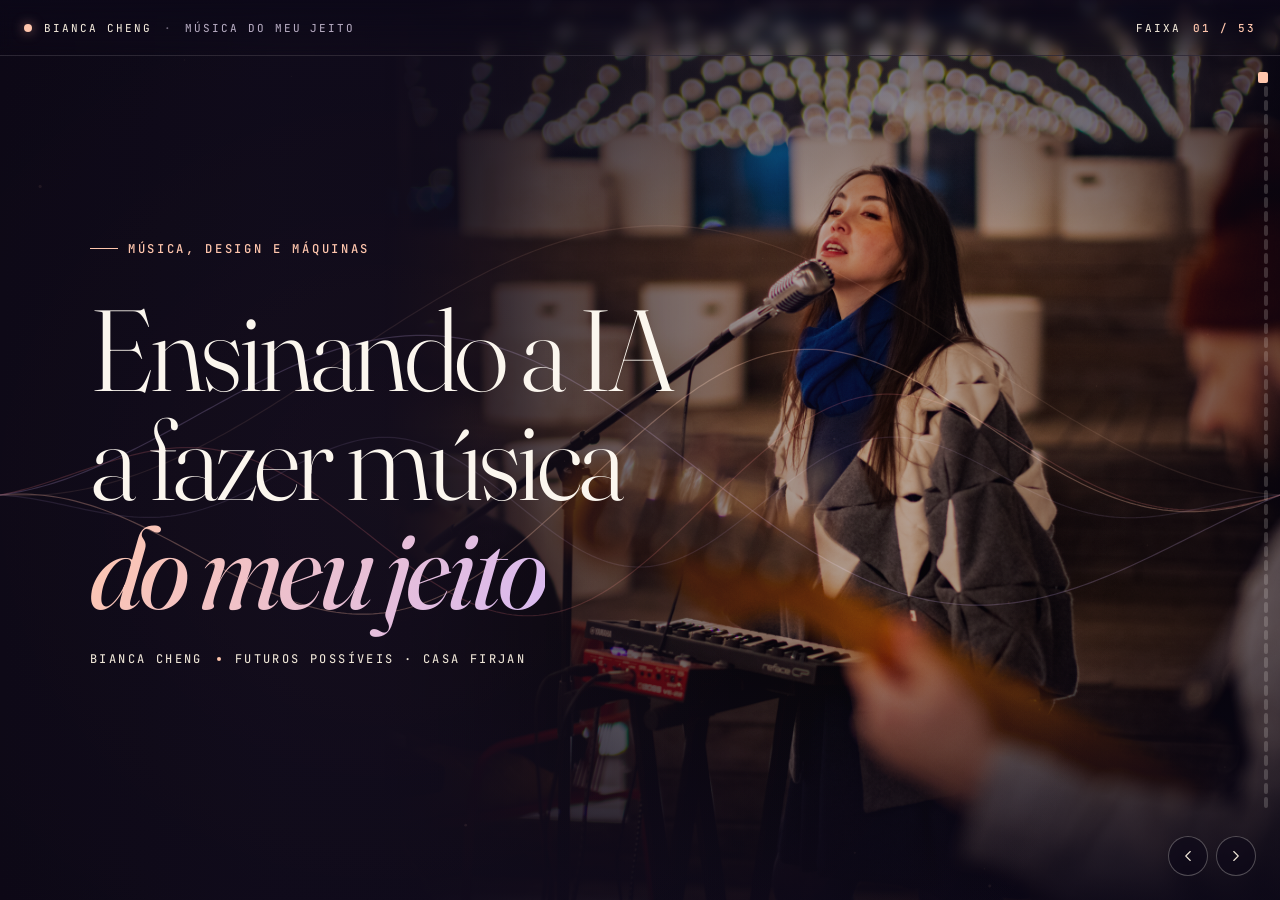
==== index.pt-BR.html @ ce5efb65 "content: Suno card + 'all of these are tools' closing line (en + pt) render.js: stack slides accept " ====
<!doctype html>
<html lang="pt-BR" data-slides="./slides.pt-BR.md">

<head>
    <meta charset="utf-8" />
    <base href="/" />
    <meta name="viewport" content="width=device-width, initial-scale=1" />
    <title>Ensinando a IA a fazer música do meu jeito — Bianca Cheng</title>
    <meta name="description" content="Mesma música, três sistemas — uma palestra de Bianca Cheng sobre música, design e máquinas. Futuros Possíveis · Casa Firjan." />
    <meta property="og:type" content="website" />
    <meta property="og:site_name" content="Bianca Cheng" />
    <meta property="og:title" content="Ensinando a IA a fazer música do meu jeito — Bianca Cheng" />
    <meta property="og:description" content="Mesma música, três sistemas — uma palestra de Bianca Cheng sobre música, design e máquinas. Futuros Possíveis · Casa Firjan." />
    <meta property="og:url" content="https://heartmula-talk.netlify.app/pt" />
    <meta property="og:locale" content="pt_BR" />
    <meta property="og:image" content="https://heartmula-talk.netlify.app/media/share-pt.jpg" />
    <meta property="og:image:secure_url" content="https://heartmula-talk.netlify.app/media/share-pt.jpg" />
    <meta property="og:image:type" content="image/jpeg" />
    <meta property="og:image:width" content="1200" />
    <meta property="og:image:height" content="630" />
    <meta property="og:image:alt" content="Bianca Cheng cantando ao vivo, com o título da palestra Ensinando a IA a fazer música do meu jeito" />
    <meta name="twitter:card" content="summary_large_image" />
    <meta name="twitter:image" content="https://heartmula-talk.netlify.app/media/share-pt.jpg" />

    <!-- Google tag (gtag.js) — Portuguese deck; local previews are not tracked -->
    <script async src="https://www.googletagmanager.com/gtag/js?id=G-F9ZZRVJLKG"></script>
    <script>
        window.dataLayer = window.dataLayer || [];
        function gtag(){dataLayer.push(arguments);}
        if (!/^(localhost|127\.0\.0\.1|\[::1\])$/.test(location.hostname)) {
            gtag('js', new Date());
            gtag('config', 'G-F9ZZRVJLKG', { content_group: 'Portuguese deck', deck_language: 'pt-BR' });
        }
    </script>

    <link rel="preconnect" href="https://fonts.googleapis.com" />
    <link rel="preconnect" href="https://fonts.gstatic.com" crossorigin />
    <link rel="stylesheet"
        href="https://fonts.googleapis.com/css2?family=Cormorant+Garamond:ital,wght@0,300;0,400;0,500;1,300;1,400&family=Fraunces:ital,opsz,wght@0,9..144,300;0,9..144,500;0,9..144,700;1,9..144,300;1,9..144,500;1,9..144,700&family=Inter:wght@400;500;600&family=JetBrains+Mono:wght@400;500&display=swap" />

    <link rel="stylesheet" href="./style.css?v=16" />
</head>

<body class="hm">
    <header class="hm-hud" aria-hidden="true">
        <div class="hm-hud__left">
            <div class="hm-hud__dot"></div>
            <div class="hm-hud__label">BIANCA CHENG</div>
            <div class="hm-hud__sep">·</div>
            <div class="hm-hud__label hm-hud__label--muted">MÚSICA DO MEU JEITO</div>
        </div>
        <div class="hm-hud__right">
            <span class="hm-hud__label">FAIXA</span>
            <span class="hm-hud__value" id="slideCounter">01 / 01</span>
        </div>
    </header>

    <main id="deck" class="hm-deck" tabindex="0">
        <!-- Slides are rendered here by render.js from slides.md -->
    </main>

    <nav class="hm-scrubber" id="scrubber" aria-label="Navegação por faixas"></nav>

    <nav class="hm-nav" aria-label="Navegação">
        <button class="hm-nav__btn" id="prevBtn" aria-label="Faixa anterior">
            <svg viewBox="0 0 24 24" width="18" height="18" aria-hidden="true">
                <path d="M15 6l-6 6 6 6" fill="none" stroke="currentColor" stroke-width="1.5" stroke-linecap="round" stroke-linejoin="round"/>
            </svg>
        </button>
        <button class="hm-nav__btn" id="nextBtn" aria-label="Próxima faixa">
            <svg viewBox="0 0 24 24" width="18" height="18" aria-hidden="true">
                <path d="M9 6l6 6-6 6" fill="none" stroke="currentColor" stroke-width="1.5" stroke-linecap="round" stroke-linejoin="round"/>
            </svg>
        </button>
    </nav>

    <script src="./hero.js?v=16"></script>
    <script src="./render.js?v=16"></script>
    <script src="./deck.js?v=16"></script>
    <script src="./scrub.js?v=16"></script>
</body>

</html>
---- style.css ----
/* =========================================================
   HeartMula — Teaching AI to Make Music Like I Do
   A talk by Bianca Cheng
   ========================================================= */

:root {
    /* palette: dusk + warm flesh tones */
    --bg-0: #0a0614;
    --bg-1: #120a1f;
    --bg-2: #1d1330;
    --ink: #fbf6ee;
    --ink-soft: #ede4d6;
    --ink-mute: #b3a8be;
    --accent: #ffc6ad;       /* peach (slightly brighter) */
    --accent-2: #d8baf2;     /* lavender (slightly brighter) */
    --accent-3: #ff7b7b;     /* coral */
    --line: rgba(251, 246, 238, 0.13);
    --line-strong: rgba(251, 246, 238, 0.28);

    --serif: "Fraunces", "Iowan Old Style", "Georgia", serif;
    --serif-ao: "Cormorant Garamond", "Iowan Old Style", "Georgia", serif;
    --sans: "Inter", system-ui, -apple-system, "Segoe UI", sans-serif;
    --mono: "JetBrains Mono", "SF Mono", ui-monospace, monospace;

    /* AO band palette — applies on .section--ao slides */
    --ao-blue: #1a4dff;
    --ao-blue-bright: #3d6aff;
    --ao-blue-dim: #7a9ec8;
    --ao-bg: #060c18;

    --pad: clamp(28px, 6vw, 96px);
    --max: 1100px;
}

* {
    box-sizing: border-box;
}

html, body {
    margin: 0;
    padding: 0;
    height: 100%;
    background: var(--bg-0);
    color: var(--ink);
    font-family: var(--sans);
    font-weight: 450;
    -webkit-font-smoothing: antialiased;
    -moz-osx-font-smoothing: grayscale;
    overflow: hidden;
}

body {
    background:
        radial-gradient(ellipse 80% 60% at 20% 10%, rgba(255, 184, 156, 0.06), transparent 60%),
        radial-gradient(ellipse 70% 50% at 90% 90%, rgba(200, 168, 233, 0.06), transparent 60%),
        linear-gradient(180deg, var(--bg-0) 0%, var(--bg-1) 100%);
}

/* ---- HUD HEADER ---------------------------------------- */

.hm-hud {
    position: fixed;
    top: 0;
    left: 0;
    right: 0;
    height: 56px;
    padding: 0 24px;
    display: flex;
    align-items: center;
    justify-content: space-between;
    z-index: 100;
    pointer-events: none;
    font-family: var(--mono);
    font-size: 11px;
    letter-spacing: 0.18em;
    text-transform: uppercase;
    color: var(--ink-soft);
    border-bottom: 1px solid var(--line);
    background: linear-gradient(180deg, rgba(12, 8, 24, 0.85) 0%, rgba(12, 8, 24, 0) 100%);
    backdrop-filter: blur(6px);
    -webkit-backdrop-filter: blur(6px);
}

.hm-hud__left,
.hm-hud__right {
    display: flex;
    align-items: center;
    gap: 12px;
}

.hm-hud__dot {
    width: 8px;
    height: 8px;
    border-radius: 50%;
    background: var(--accent);
    box-shadow: 0 0 12px rgba(255, 184, 156, 0.6);
    animation: pulse 2.4s ease-in-out infinite;
}

@keyframes pulse {
    0%, 100% { opacity: 1; transform: scale(1); }
    50% { opacity: 0.5; transform: scale(0.85); }
}

.hm-hud__label--muted {
    color: var(--ink-mute);
}

.hm-hud__sep {
    color: var(--ink-mute);
    opacity: 0.6;
}

.hm-hud__value {
    color: var(--accent);
    font-weight: 500;
}

/* ---- DECK ---------------------------------------------- */

.hm-deck {
    height: 100vh;
    overflow-y: scroll;
    scroll-snap-type: y mandatory;
    scroll-behavior: smooth;
    outline: none;
    scrollbar-width: none;
}

.hm-deck::-webkit-scrollbar {
    display: none;
}

.hm-deck > section {
    height: 100vh;
    width: 100%;
    scroll-snap-align: start;
    scroll-snap-stop: always;
    display: flex;
    align-items: center;
    justify-content: center;
    padding: var(--pad);
    position: relative;
}

/* ---- SLIDE INNER --------------------------------------- */

.slide {
    width: 100%;
    max-width: var(--max);
    margin: 0 auto;
}

.slide.center {
    text-align: center;
}

.slide.stack > * + * {
    margin-top: 18px;
}

/* ---- TYPOGRAPHY ---------------------------------------- */

h1, h2, h3 {
    font-family: var(--serif);
    font-weight: 500;
    line-height: 1.05;
    letter-spacing: -0.02em;
    margin: 0 0 0.6em;
    color: var(--ink);
    text-wrap: balance;
}

h1 {
    font-size: clamp(48px, 7vw, 96px);
    font-weight: 400;
}

h2 {
    font-size: clamp(36px, 5vw, 64px);
    font-weight: 400;
}

h2.display {
    font-size: clamp(56px, 8vw, 112px);
    font-weight: 300;
    line-height: 1;
}

h2.display-sm {
    font-size: clamp(42px, 6vw, 80px);
    font-weight: 300;
    color: var(--accent);
}

h3 {
    font-size: clamp(20px, 2.2vw, 26px);
    font-weight: 500;
    color: var(--ink);
    margin-bottom: 8px;
    font-style: italic;
}

em {
    font-style: italic;
    color: var(--accent);
}

p {
    font-size: clamp(19px, 1.7vw, 24px);
    line-height: 1.6;
    color: var(--ink-soft);
    margin: 0 0 20px;
    max-width: 64ch;
    text-wrap: pretty;
}

.slide.center p {
    margin-left: auto;
    margin-right: auto;
}

.lede {
    font-size: clamp(22px, 2.1vw, 30px);
    color: var(--ink);
    font-weight: 500;
    line-height: 1.45;
}

.muted {
    color: var(--ink-mute);
    font-size: clamp(17px, 1.5vw, 21px);
}

.callout {
    margin-top: 32px;
    padding: 22px 26px;
    border-left: 2px solid var(--accent);
    background: rgba(255, 198, 173, 0.06);
    color: var(--ink);
    font-size: clamp(20px, 1.85vw, 26px);
    font-family: var(--serif);
    font-style: italic;
    font-weight: 400;
    line-height: 1.45;
}

.eyebrow {
    font-family: var(--mono);
    font-size: clamp(12px, 0.95vw, 14px);
    font-weight: 500;
    letter-spacing: 0.22em;
    text-transform: uppercase;
    color: var(--accent);
    margin-bottom: 20px;
    display: inline-flex;
    align-items: center;
    gap: 10px;
}

.eyebrow::before {
    content: "";
    width: 28px;
    height: 1px;
    background: var(--accent);
    display: inline-block;
}

.slide.center .eyebrow {
    margin-left: auto;
    margin-right: auto;
}

.bullet {
    color: var(--ink-mute);
    margin: 0 6px;
    opacity: 0.6;
}

.bigquote {
    font-family: var(--serif);
    font-weight: 300;
    font-size: clamp(40px, 6.5vw, 88px);
    line-height: 1.08;
    letter-spacing: -0.02em;
    color: var(--ink);
    max-width: none;
    margin: 0 auto 24px;
    text-wrap: balance;
}

.bigquote.serif {
    font-style: italic;
    color: var(--ink-soft);
}

/* ---- LISTS --------------------------------------------- */

ul.clean,
ol.clean {
    list-style: none;
    padding: 0;
    margin: 24px 0;
}

ul.clean li,
ol.clean li {
    position: relative;
    padding-left: 28px;
    margin-bottom: 16px;
    font-size: clamp(19px, 1.7vw, 24px);
    line-height: 1.55;
    color: var(--ink-soft);
    max-width: 64ch;
    text-wrap: pretty;
}

ul.clean li::before {
    content: "";
    position: absolute;
    left: 0;
    top: 0.7em;
    width: 14px;
    height: 1px;
    background: var(--accent);
}

ul.roomy li {
    margin-bottom: 22px;
}

ul.roomy strong {
    color: var(--ink);
    font-weight: 500;
    font-family: var(--serif);
    font-style: italic;
    font-weight: 500;
    margin-right: 4px;
}

/* ---- THREE-UP ------------------------------------------ */

.three-up {
    display: grid;
    grid-template-columns: repeat(3, 1fr);
    gap: 24px;
    margin-top: 36px;
}

@media (max-width: 800px) {
    .three-up {
        grid-template-columns: 1fr;
    }
}

.card {
    padding: 28px 24px;
    border: 1px solid var(--line);
    border-radius: 4px;
    background: rgba(246, 239, 230, 0.02);
    transition: border-color 0.3s ease, transform 0.3s ease;
}

.card:hover {
    border-color: var(--line-strong);
    transform: translateY(-2px);
}

.card__num {
    font-family: var(--mono);
    font-size: 11px;
    letter-spacing: 0.2em;
    color: var(--accent);
    margin-bottom: 16px;
}

.card h3 {
    font-style: normal;
    font-size: clamp(22px, 2vw, 28px);
    margin-bottom: 10px;
    color: var(--ink);
}

.card p {
    font-size: clamp(16px, 1.4vw, 19px);
    line-height: 1.55;
    color: var(--ink-soft);
    margin: 0;
}

/* ---- MODEL STACK GRID ---------------------------------- */

.model-grid {
    display: flex;
    flex-direction: column;
    gap: clamp(20px, 2.5vw, 32px);
    margin-top: 32px;
}

.model-group__label {
    font-family: var(--mono);
    font-size: clamp(11px, 1vw, 13px);
    font-weight: 500;
    letter-spacing: 0.22em;
    text-transform: uppercase;
    color: var(--ink-mute);
    margin: 0 0 12px;
    padding-bottom: 10px;
    border-bottom: 1px solid var(--line);
}

.model-row {
    display: grid;
    grid-template-columns: repeat(3, 1fr);
    gap: clamp(12px, 1.5vw, 20px);
}

@media (max-width: 900px) {
    .model-row {
        grid-template-columns: repeat(2, 1fr);
    }
}

@media (max-width: 600px) {
    .model-row {
        grid-template-columns: 1fr;
    }
}

.model-card {
    padding: 18px 18px 16px;
    border: 1px solid var(--line);
    border-radius: 4px;
    background: rgba(246, 239, 230, 0.02);
    display: flex;
    flex-direction: column;
    gap: 6px;
    transition: border-color 0.25s ease, transform 0.25s ease;
}

.model-card:hover {
    border-color: var(--line-strong);
    transform: translateY(-1px);
}

.model-card--featured {
    border-color: rgba(255, 198, 173, 0.5);
    background: rgba(255, 198, 173, 0.05);
}

.model-card--featured:hover {
    border-color: var(--accent);
}

.model-card__num {
    font-family: var(--mono);
    font-size: 10px;
    font-weight: 500;
    letter-spacing: 0.22em;
    color: var(--ink-mute);
    margin-bottom: 4px;
}

.model-card--featured .model-card__num {
    color: var(--accent);
}

.model-card__name {
    font-family: var(--mono);
    font-style: normal;
    font-weight: 500;
    font-size: clamp(15px, 1.3vw, 18px);
    color: var(--ink);
    margin: 0;
    letter-spacing: 0;
}

.model-card__role {
    font-family: var(--serif);
    font-style: italic;
    font-weight: 400;
    font-size: clamp(15px, 1.25vw, 18px);
    color: var(--ink-soft);
    margin: 0;
    line-height: 1.35;
}

.model-card__detail {
    font-size: clamp(13px, 1.05vw, 15px);
    color: var(--ink-mute);
    margin: 0;
    line-height: 1.45;
}

.model-card__status {
    margin-top: 10px;
    padding: 4px 10px;
    border: 1px solid var(--line-strong);
    border-radius: 3px;
    font-family: var(--mono);
    font-size: 10px;
    font-weight: 500;
    letter-spacing: 0.16em;
    text-transform: uppercase;
    color: var(--ink-mute);
    align-self: flex-start;
}

.model-card__status--featured {
    color: var(--accent);
    border-color: rgba(255, 198, 173, 0.5);
    background: rgba(255, 198, 173, 0.08);
}

/* ---- STATS --------------------------------------------- */

.stats {
    display: grid;
    grid-template-columns: repeat(4, 1fr);
    gap: 24px;
    margin: 36px 0;
}

@media (max-width: 800px) {
    .stats {
        grid-template-columns: repeat(2, 1fr);
    }
}

.stat {
    padding: 20px 0;
    border-top: 1px solid var(--line);
}

.stat__num {
    font-family: var(--serif);
    font-size: clamp(48px, 6vw, 76px);
    font-weight: 300;
    line-height: 1;
    color: var(--accent);
    letter-spacing: -0.04em;
}

.stat__label {
    font-family: var(--mono);
    font-size: 11px;
    letter-spacing: 0.2em;
    text-transform: uppercase;
    color: var(--ink-mute);
    margin-top: 8px;
}

/* ---- STEPS --------------------------------------------- */

ol.steps {
    list-style: none;
    counter-reset: step;
    padding: 0;
    margin: 32px 0 0;
}

ol.steps li {
    counter-increment: step;
    padding: 20px 0;
    border-top: 1px solid var(--line);
    font-size: clamp(18px, 1.6vw, 22px);
    color: var(--ink-soft);
    line-height: 1.55;
    display: flex;
    align-items: baseline;
    gap: 18px;
    flex-wrap: wrap;
}

ol.steps li:last-child {
    border-bottom: 1px solid var(--line);
}

.steps__tag {
    font-family: var(--mono);
    font-size: 11px;
    letter-spacing: 0.18em;
    color: var(--accent);
    min-width: 110px;
    flex-shrink: 0;
    padding-top: 4px;
}

/* ---- CONTACT ------------------------------------------- */

.contact {
    margin-top: 32px;
    color: var(--ink-soft);
    font-family: var(--mono);
    font-size: clamp(14px, 1.2vw, 17px);
    letter-spacing: 0.1em;
    text-transform: uppercase;
}

/* QR cards on the Thank You slide ------------------------- */

.qr-row {
    display: flex;
    gap: clamp(16px, 2vw, 28px);
    justify-content: center;
    margin: 36px auto 0;
    flex-wrap: wrap;
}

.qr-card {
    background: var(--ink);
    padding: 18px 18px 16px;
    border-radius: 6px;
    display: flex;
    flex-direction: column;
    align-items: center;
    gap: 10px;
    min-width: 168px;
    box-shadow: 0 12px 32px rgba(0, 0, 0, 0.35);
    transition: transform 0.25s ease, box-shadow 0.25s ease;
}

.qr-card:hover {
    transform: translateY(-2px);
    box-shadow: 0 16px 40px rgba(0, 0, 0, 0.45);
}

.qr-card__img {
    width: clamp(124px, 12vw, 160px);
    height: clamp(124px, 12vw, 160px);
    display: block;
}

.qr-card__label {
    font-family: var(--mono);
    font-size: 10px;
    font-weight: 500;
    letter-spacing: 0.24em;
    text-transform: uppercase;
    color: rgba(10, 6, 20, 0.5);
    margin: 0;
}

.qr-card__handle {
    font-family: var(--mono);
    font-size: clamp(12px, 1vw, 14px);
    font-weight: 500;
    letter-spacing: 0.04em;
    color: #1a1424;
    margin: 0;
}

.contact .bullet {
    color: var(--accent);
}

/* ---- OPEN SOURCE SLIDE --------------------------------- */

.oss-section {
    background:
        radial-gradient(ellipse 60% 50% at 50% 50%, rgba(255, 184, 156, 0.10), transparent 70%),
        linear-gradient(180deg, var(--bg-1) 0%, var(--bg-0) 100%);
}

.oss .eyebrow {
    margin-bottom: 28px;
}

.oss__pretitle {
    font-family: var(--serif);
    font-style: italic;
    font-weight: 400;
    font-size: clamp(22px, 2.3vw, 32px);
    color: var(--ink);
    margin: 0 auto 40px;
    max-width: none;
}

.oss__url {
    width: 100%;
    padding: clamp(20px, 3vw, 36px) clamp(16px, 2.5vw, 32px);
    border-top: 1px solid var(--line-strong);
    border-bottom: 1px solid var(--line-strong);
    margin: 8px 0 36px;
    background: linear-gradient(180deg, rgba(255, 184, 156, 0.03), rgba(200, 168, 233, 0.03));
    display: flex;
    align-items: center;
    justify-content: center;
}

.oss__url-svg {
    display: block;
    width: 100%;
    height: auto;
    max-width: 100%;
}

.oss__caption {
    font-family: var(--mono);
    font-size: clamp(13px, 1.1vw, 16px);
    font-weight: 500;
    letter-spacing: 0.2em;
    text-transform: uppercase;
    color: var(--ink-soft);
    margin: 0 auto;
}

/* ---- MEDIA SLIDES (audio + video) ---------------------- */

.media-section {
    background:
        radial-gradient(ellipse 70% 60% at 50% 100%, rgba(200, 168, 233, 0.06), transparent 70%),
        linear-gradient(180deg, var(--bg-0) 0%, var(--bg-1) 100%);
}

.media-slide {
    display: flex;
    flex-direction: column;
    align-items: stretch;
    gap: clamp(20px, 3vw, 36px);
    width: 100%;
    max-width: var(--max);
    margin: 0 auto;
}

.media-slide__head {
    text-align: left;
}

.media-slide__title {
    font-family: var(--serif);
    font-weight: 300;
    font-size: clamp(36px, 5.2vw, 64px);
    line-height: 1.05;
    letter-spacing: -0.02em;
    color: var(--ink);
    margin: 0 0 14px;
}

.media-slide__sub {
    font-family: var(--serif);
    font-style: italic;
    font-weight: 400;
    font-size: clamp(19px, 1.8vw, 26px);
    line-height: 1.5;
    color: var(--ink-soft);
    max-width: 56ch;
    margin: 0;
}

.media-slide__sub em {
    color: var(--accent);
    font-style: italic;
}

/* ----- shared player frame ------------------------------- */

.player {
    margin: 0;
    padding: 0;
    border: 1px solid var(--line-strong);
    border-radius: 6px;
    background:
        linear-gradient(180deg, rgba(255, 184, 156, 0.04), rgba(200, 168, 233, 0.03)),
        rgba(12, 8, 24, 0.5);
    overflow: hidden;
    transition: border-color 0.25s ease, transform 0.25s ease;
}

.player:hover {
    border-color: rgba(255, 184, 156, 0.4);
}

.player__caption {
    display: flex;
    align-items: center;
    gap: 14px;
    padding: 16px 22px;
    font-family: var(--mono);
    font-size: clamp(12px, 1vw, 14px);
    font-weight: 500;
    letter-spacing: 0.16em;
    text-transform: uppercase;
    color: var(--ink-soft);
    border-top: 1px solid var(--line);
    background: rgba(10, 6, 20, 0.4);
}

.player__tag {
    color: var(--accent);
    font-weight: 500;
    padding: 3px 10px;
    border: 1px solid rgba(255, 184, 156, 0.3);
    border-radius: 3px;
    background: rgba(255, 184, 156, 0.06);
}

/* ----- video player -------------------------------------- */

.player--video .player__video {
    display: block;
    width: 100%;
    max-height: 56vh;
    background: #000;
    object-fit: contain;
    outline: none;
}

/* ----- side-by-side vertical video pair ----------------- */

.video-pair {
    display: grid;
    grid-template-columns: 1fr 1fr;
    gap: clamp(16px, 2vw, 28px);
    width: 100%;
    flex: 1 1 auto;
    min-width: 0;
    align-items: stretch;
}

.video-pair .player {
    display: flex;
    flex-direction: column;
    min-height: 0;
    min-width: 0;
}

.player__video--portrait {
    flex: 1 1 auto;
    width: 100%;
    min-height: 0;
    max-height: 78vh;
    object-fit: contain;
    background: #000;
}

/* In split layout, the video pair stretches to the right column's full height */
.media-slide--split .video-pair {
    align-self: stretch;
}

@media (max-width: 700px) {
    .video-pair {
        grid-template-columns: 1fr;
        max-width: 360px;
        margin: 0 auto;
    }
    .player__video--portrait {
        max-height: 50vh;
    }
}

/* ----- split layout: text-left, large video-right -------- */

.media-slide--split {
    flex-direction: row;
    align-items: center;
    gap: clamp(28px, 4vw, 64px);
    max-width: 1500px;
}

.media-slide--split .media-slide__head {
    flex: 0 0 30%;
    max-width: 30%;
}

.media-slide--split .player {
    flex: 1 1 auto;
    min-width: 0; /* allow flex item to shrink below intrinsic size */
}

.player--video-large .player__video {
    max-height: 78vh;
}

@media (max-width: 900px) {
    .media-slide--split {
        flex-direction: column;
        align-items: stretch;
        max-width: var(--max);
    }
    .media-slide--split .media-slide__head {
        flex: initial;
        max-width: 100%;
    }
    .player--video-large .player__video {
        max-height: 56vh;
    }
}

/* ----- audio slide w/ sheet music background ------------- */

.media-section--audio {
    position: relative;
    overflow: hidden;
}

.audio-bg {
    position: absolute;
    top: 0;
    right: 0;
    bottom: 0;
    width: 62%;
    height: 100%;
    object-fit: cover;
    object-position: 50% 32%;
    z-index: 0;
    filter: saturate(0.7) brightness(0.55) contrast(1.08);
    -webkit-mask-image: linear-gradient(to right, transparent 0%, rgba(0,0,0,0.5) 18%, #000 45%, #000 100%);
    mask-image: linear-gradient(to right, transparent 0%, rgba(0,0,0,0.5) 18%, #000 45%, #000 100%);
}

.audio-veil {
    position: absolute;
    inset: 0;
    z-index: 1;
    pointer-events: none;
    background:
        linear-gradient(90deg, var(--bg-0) 0%, rgba(10, 6, 20, 0.78) 26%, rgba(10, 6, 20, 0.40) 55%, rgba(10, 6, 20, 0.55) 100%),
        linear-gradient(180deg, rgba(10, 6, 20, 0.45) 0%, transparent 30%, transparent 70%, rgba(10, 6, 20, 0.75) 100%);
}

.media-section--audio > .slide {
    position: relative;
    z-index: 2;
}

/* keep the audio player frame opaque enough to float above the chart */
.media-section--audio .player {
    background:
        linear-gradient(180deg, rgba(255, 198, 173, 0.06), rgba(216, 186, 242, 0.04)),
        rgba(10, 6, 20, 0.82);
    backdrop-filter: blur(4px);
    -webkit-backdrop-filter: blur(4px);
}

.media-slide__sub--tight {
    margin-top: -4px;
}

/* ---- transcript block (Whisper hallucination, etc.) --- */

.transcript-block {
    margin: clamp(20px, 2.4vw, 32px) 0 0;
    padding: 18px 22px;
    font-family: var(--mono);
    font-size: clamp(15px, 1.4vw, 19px);
    line-height: 1.55;
    color: var(--ink);
    background:
        linear-gradient(180deg, rgba(255, 198, 173, 0.05), rgba(216, 186, 242, 0.03)),
        rgba(10, 6, 20, 0.55);
    border-left: 2px solid var(--accent);
    border-radius: 0 4px 4px 0;
    white-space: pre-wrap;
    max-width: 64ch;
    overflow-x: auto;
}

/* ---- lesson audio (woven into Lessons 01–03) ---------- */

.lesson-audio {
    margin: clamp(20px, 2.4vw, 32px) 0 0;
    padding: 14px 18px 16px;
    border: 1px solid var(--line-strong);
    border-radius: 5px;
    background:
        linear-gradient(180deg, rgba(255, 198, 173, 0.04), rgba(216, 186, 242, 0.02)),
        rgba(10, 6, 20, 0.4);
    max-width: 540px;
    transition: border-color 0.25s ease;
}

.lesson-audio:hover {
    border-color: rgba(255, 198, 173, 0.4);
}

.lesson-audio audio {
    display: block;
    width: 100%;
    height: 36px;
    color-scheme: dark;
    filter: hue-rotate(-10deg) saturate(0.85);
}

.lesson-audio__caption {
    margin: 12px 0 0;
    display: flex;
    gap: 12px;
    align-items: center;
    flex-wrap: wrap;
    font-family: var(--mono);
    font-size: clamp(11px, 0.95vw, 13px);
    font-weight: 500;
    letter-spacing: 0.16em;
    text-transform: uppercase;
    color: var(--ink-soft);
}

.lesson-audio__tag {
    color: var(--accent);
    padding: 3px 9px;
    border: 1px solid rgba(255, 198, 173, 0.4);
    border-radius: 3px;
    background: rgba(255, 198, 173, 0.08);
}

.lesson-audio-pair {
    display: grid;
    grid-template-columns: 1fr 1fr;
    gap: clamp(12px, 1.4vw, 18px);
    margin-top: clamp(20px, 2.4vw, 32px);
    max-width: 720px;
}

.lesson-audio-pair .lesson-audio {
    margin: 0;
    max-width: none;
}

@media (max-width: 700px) {
    .lesson-audio-pair {
        grid-template-columns: 1fr;
    }
}

/* ----- comparison grid (gen 01 vs gen 02) --------------- */

.compare-grid {
    display: grid;
    grid-template-columns: 1fr 1fr;
    gap: clamp(16px, 2vw, 28px);
}

@media (max-width: 800px) {
    .compare-grid {
        grid-template-columns: 1fr;
    }
}

.player--compact .player__waves {
    height: clamp(60px, 7vw, 90px);
    padding: 14px 16px 6px;
}

.player--compact .player__audio {
    width: calc(100% - 32px);
    margin: 0 16px 14px;
    height: 36px;
}

.player--compact .player__caption {
    padding: 12px 16px;
    font-size: clamp(11px, 0.9vw, 13px);
    letter-spacing: 0.14em;
}

.compare-note {
    margin: 6px 0 0;
    font-family: var(--serif);
    font-style: italic;
    font-weight: 400;
    font-size: clamp(16px, 1.4vw, 20px);
    line-height: 1.55;
    color: var(--ink-soft);
    max-width: 70ch;
}

.compare-note em {
    color: var(--ink-mute);
    font-size: 0.92em;
}

/* ----- raw / day-zero audio slide ------------------------ */

.media-section--raw {
    position: relative;
    overflow: hidden;
    background:
        radial-gradient(ellipse 70% 55% at 50% 35%, rgba(216, 186, 242, 0.10), transparent 70%),
        linear-gradient(180deg, var(--bg-1) 0%, var(--bg-0) 100%);
}

.raw-bg {
    position: absolute;
    inset: 0;
    z-index: 0;
    pointer-events: none;
    background-image:
        radial-gradient(circle, rgba(216, 186, 242, 0.18) 1px, transparent 1.6px);
    background-size: 26px 26px;
    -webkit-mask-image: radial-gradient(ellipse 75% 60% at 50% 45%, #000 25%, transparent 75%);
    mask-image: radial-gradient(ellipse 75% 60% at 50% 45%, #000 25%, transparent 75%);
}

.media-section--raw > .slide {
    position: relative;
    z-index: 2;
}

.eyebrow--cool {
    color: var(--accent-2);
}

.eyebrow--cool::before {
    background: var(--accent-2);
}

.player__tag--cool {
    color: var(--accent-2);
    border-color: rgba(216, 186, 242, 0.35);
    background: rgba(216, 186, 242, 0.08);
}

.media-section--raw .player {
    background:
        linear-gradient(180deg, rgba(216, 186, 242, 0.05), rgba(168, 158, 181, 0.03)),
        rgba(10, 6, 20, 0.78);
    border-color: rgba(216, 186, 242, 0.22);
}

.media-section--raw .player:hover {
    border-color: rgba(216, 186, 242, 0.45);
}

.media-section--raw .media-slide__sub em {
    color: var(--accent-2);
}

@media (max-width: 700px) {
    .audio-bg {
        width: 100%;
        object-position: 50% 18%;
        -webkit-mask-image: linear-gradient(to bottom, transparent 0%, rgba(0,0,0,0.4) 22%, #000 55%);
        mask-image: linear-gradient(to bottom, transparent 0%, rgba(0,0,0,0.4) 22%, #000 55%);
    }
    .audio-veil {
        background:
            linear-gradient(180deg, rgba(10, 6, 20, 0.55) 0%, rgba(10, 6, 20, 0.20) 35%, rgba(10, 6, 20, 0.85) 75%, var(--bg-0) 100%);
    }
}

/* ----- audio player -------------------------------------- */

.player--audio {
    padding: 0;
}

.player__waves {
    height: clamp(80px, 10vw, 120px);
    padding: 18px 20px 8px;
    display: flex;
    align-items: center;
}

.player__waves svg {
    width: 100%;
    height: 100%;
    display: block;
    opacity: 0.85;
}

.player__audio {
    display: block;
    width: calc(100% - 40px);
    margin: 0 20px 18px;
    height: 40px;
    /* tone the default browser controls toward our palette where possible */
    color-scheme: dark;
    filter: hue-rotate(-10deg) saturate(0.85);
}

.player__audio::-webkit-media-controls-panel {
    background: rgba(12, 8, 24, 0.4);
}

/* ---- CORPUS SLIDE w/ Voice Memos backdrop ------------- */

.corpus-section {
    position: relative;
    overflow: hidden;
    background: linear-gradient(180deg, var(--bg-0) 0%, var(--bg-1) 100%);
}

.corpus-bg {
    position: absolute;
    inset: 0;
    width: 100%;
    height: 100%;
    object-fit: cover;
    object-position: 50% 30%;
    z-index: 0;
    filter: saturate(0.25) brightness(0.32) contrast(1.05) hue-rotate(-10deg);
    mix-blend-mode: screen;
    opacity: 0.42;
}

.corpus-veil {
    position: absolute;
    inset: 0;
    z-index: 1;
    pointer-events: none;
    background:
        linear-gradient(180deg, rgba(10, 6, 20, 0.55) 0%, rgba(10, 6, 20, 0.35) 35%, rgba(10, 6, 20, 0.55) 65%, rgba(10, 6, 20, 0.85) 100%),
        radial-gradient(ellipse 70% 60% at 50% 50%, rgba(255, 198, 173, 0.05), transparent 70%);
}

.corpus-section > .slide {
    position: relative;
    z-index: 2;
}

/* ---- AO BAND-THEMED SLIDES ----------------------------- */

.section--ao {
    background:
        radial-gradient(ellipse 80% 60% at 50% 50%, rgba(26, 77, 255, 0.10), transparent 65%),
        linear-gradient(180deg, var(--bg-0) 0%, var(--ao-bg) 100%);
    position: relative;
    overflow: hidden;
}

/* faint kanji 青 watermark — anchors AO sections without a photo (the closing slide) */
.section--ao:not(.section--ao--photo)::before {
    content: "青";
    position: absolute;
    right: 5vw;
    top: 50%;
    transform: translateY(-50%);
    font-family: var(--serif-ao);
    font-size: clamp(280px, 38vw, 540px);
    font-weight: 300;
    color: rgba(61, 106, 255, 0.06);
    line-height: 0.8;
    pointer-events: none;
    z-index: 0;
    user-select: none;
}

/* AO band photo background (slides with .section--ao--photo) */
.section--ao--photo .ao-photo {
    position: absolute;
    top: 0;
    right: 0;
    bottom: 0;
    width: 65%;
    height: 100%;
    object-fit: cover;
    object-position: 50% 35%;
    z-index: 0;
    filter: saturate(0.85) brightness(0.78) contrast(1.05) hue-rotate(-8deg);
    -webkit-mask-image: linear-gradient(to right, transparent 0%, rgba(0,0,0,0.55) 18%, #000 45%, #000 100%);
    mask-image: linear-gradient(to right, transparent 0%, rgba(0,0,0,0.55) 18%, #000 45%, #000 100%);
}

.section--ao--photo .ao-veil {
    position: absolute;
    inset: 0;
    z-index: 1;
    pointer-events: none;
    background:
        linear-gradient(90deg, var(--bg-0) 0%, rgba(6, 12, 24, 0.75) 25%, rgba(6, 12, 24, 0.20) 55%, rgba(6, 12, 24, 0.25) 100%),
        linear-gradient(180deg, rgba(6, 12, 24, 0.40) 0%, transparent 30%, transparent 72%, rgba(6, 12, 24, 0.75) 100%),
        radial-gradient(ellipse 60% 50% at 75% 50%, rgba(26, 77, 255, 0.10), transparent 70%);
}

/* small kanji glyph in the corner of photo-backed AO slides — quieter signature */
.section--ao--photo .slide::after {
    content: "青";
    position: absolute;
    bottom: -8px;
    left: 0;
    font-family: var(--serif-ao);
    font-size: clamp(56px, 5vw, 88px);
    font-weight: 300;
    color: rgba(61, 106, 255, 0.18);
    line-height: 1;
    pointer-events: none;
    user-select: none;
}

.section--ao > .slide {
    position: relative;
    z-index: 2;
}

@media (max-width: 700px) {
    .section--ao--photo .ao-photo {
        width: 100%;
        object-position: 50% 25%;
        -webkit-mask-image: linear-gradient(to bottom, transparent 0%, rgba(0,0,0,0.4) 22%, #000 55%);
        mask-image: linear-gradient(to bottom, transparent 0%, rgba(0,0,0,0.4) 22%, #000 55%);
    }
    .section--ao--photo .ao-veil {
        background:
            linear-gradient(180deg, rgba(6, 12, 24, 0.55) 0%, rgba(6, 12, 24, 0.20) 35%, rgba(6, 12, 24, 0.85) 75%, var(--bg-0) 100%);
    }
}

/* AO eyebrow swap — peach → blue */
.section--ao .eyebrow {
    color: var(--ao-blue-bright);
}

.section--ao .eyebrow::before {
    background: var(--ao-blue-bright);
}

/* AO headline — Cormorant Garamond instead of Fraunces */
.section--ao h2 {
    font-family: var(--serif-ao);
    font-weight: 300;
    letter-spacing: -0.005em;
}

.section--ao h2.media-slide__title {
    font-family: var(--serif-ao);
    font-weight: 300;
}

/* AO em / strong / accents pick up the blue */
.section--ao em,
.section--ao strong {
    color: var(--ao-blue-bright);
}

.section--ao .lede em,
.section--ao .muted em {
    color: var(--ao-blue-bright);
}

.section--ao .callout {
    border-left-color: var(--ao-blue);
    background: rgba(26, 77, 255, 0.05);
    font-family: var(--serif-ao);
}

.section--ao .callout em {
    color: var(--ao-blue-bright);
}

/* AO sub-line italic — match Cormorant elegance */
.section--ao .media-slide__sub {
    font-family: var(--serif-ao);
}

/* AO player tag variants for the gen comparison */
.player__tag--ao {
    color: var(--ao-blue-bright);
    border-color: rgba(61, 106, 255, 0.45);
    background: rgba(26, 77, 255, 0.10);
}

.player__tag--ao-soft {
    color: var(--ao-blue-dim);
    border-color: rgba(122, 158, 200, 0.35);
    background: rgba(122, 158, 200, 0.06);
}

/* AO player frame leans cooler */
.section--ao .player {
    background:
        linear-gradient(180deg, rgba(26, 77, 255, 0.04), rgba(61, 106, 255, 0.02)),
        rgba(6, 12, 24, 0.6);
    border-color: rgba(61, 106, 255, 0.20);
}

.section--ao .player:hover {
    border-color: rgba(61, 106, 255, 0.45);
}

.section--ao .compare-note {
    font-family: var(--serif-ao);
    color: var(--ink-soft);
}

.section--ao .compare-note em {
    color: var(--ink-mute);
}

/* ---- PROCESS GALLERY SLIDES ---------------------------- */

.process-section {
    background:
        radial-gradient(ellipse 70% 55% at 50% 0%, rgba(255, 198, 173, 0.05), transparent 60%),
        linear-gradient(180deg, var(--bg-0) 0%, var(--bg-1) 100%);
}

.process-slide {
    display: flex;
    flex-direction: column;
    align-items: stretch;
    gap: clamp(18px, 2.5vw, 30px);
    width: 100%;
    max-width: var(--max);
    margin: 0 auto;
}

.process-slide__head {
    text-align: left;
}

.process-slide__title {
    font-family: var(--serif);
    font-weight: 300;
    font-size: clamp(32px, 4.6vw, 56px);
    line-height: 1.05;
    letter-spacing: -0.02em;
    color: var(--ink);
    margin: 0 0 12px;
}

.process-slide__sub {
    font-family: var(--serif);
    font-style: italic;
    font-weight: 400;
    font-size: clamp(17px, 1.55vw, 22px);
    line-height: 1.5;
    color: var(--ink-soft);
    max-width: 64ch;
    margin: 0;
}

.process-slide__aside {
    font-family: var(--serif);
    font-style: italic;
    font-weight: 400;
    font-size: clamp(15px, 1.35vw, 19px);
    line-height: 1.5;
    color: var(--ink-mute);
    max-width: 64ch;
    margin: clamp(12px, 1.4vw, 18px) 0 0;
    padding-left: 14px;
    border-left: 1px solid var(--line-strong);
}

.process-slide__aside strong {
    color: var(--accent);
    font-style: normal;
    font-family: var(--mono);
    font-weight: 500;
    font-size: 0.92em;
}

.process-frame {
    margin: 0;
    padding: 0;
    border: 1px solid var(--line-strong);
    border-radius: 6px;
    overflow: hidden;
    background:
        linear-gradient(180deg, rgba(255, 198, 173, 0.04), rgba(216, 186, 242, 0.03)),
        rgba(10, 6, 20, 0.5);
    transition: border-color 0.25s ease, transform 0.25s ease;
}

.process-frame:hover {
    border-color: rgba(255, 198, 173, 0.4);
}

.process-image {
    display: block;
    width: 100%;
    max-height: 56vh;
    object-fit: contain;
    background: #0a0614;
    outline: none;
}

.process-caption {
    display: flex;
    align-items: center;
    gap: 12px;
    padding: 14px 22px;
    font-family: var(--mono);
    font-size: clamp(11px, 0.95vw, 13px);
    font-weight: 500;
    letter-spacing: 0.16em;
    text-transform: uppercase;
    color: var(--ink-soft);
    border-top: 1px solid var(--line);
    background: rgba(10, 6, 20, 0.4);
}

.process-caption__file {
    color: var(--ink-soft);
}

/* fifth slide leans cool to echo the day-zero / debug palette */
.process-section:has(.eyebrow--cool) {
    background:
        radial-gradient(ellipse 70% 55% at 50% 100%, rgba(216, 186, 242, 0.07), transparent 60%),
        linear-gradient(180deg, var(--bg-0) 0%, var(--bg-1) 100%);
}

.process-section:has(.eyebrow--cool) .process-caption__file {
    color: var(--accent-2);
}

/* ---- HERO ---------------------------------------------- */

.hero {
    position: relative;
    overflow: hidden;
    background: var(--bg-0);
}

.hero__photo {
    position: absolute;
    top: 0;
    right: 0;
    bottom: 0;
    width: 70%;
    height: 100%;
    object-fit: cover;
    object-position: 55% center;
    z-index: 0;
    filter: saturate(0.98) brightness(0.88) contrast(1.05);
    -webkit-mask-image: linear-gradient(to right, transparent 0%, rgba(0,0,0,0.6) 18%, #000 45%, #000 100%);
    mask-image: linear-gradient(to right, transparent 0%, rgba(0,0,0,0.6) 18%, #000 45%, #000 100%);
}

.hero__veil {
    position: absolute;
    inset: 0;
    z-index: 1;
    pointer-events: none;
    background:
        linear-gradient(90deg, var(--bg-0) 0%, rgba(12, 8, 24, 0.85) 22%, rgba(12, 8, 24, 0.45) 45%, rgba(12, 8, 24, 0.20) 70%, rgba(12, 8, 24, 0.55) 100%),
        linear-gradient(180deg, rgba(12, 8, 24, 0.55) 0%, transparent 25%, transparent 70%, rgba(12, 8, 24, 0.85) 100%);
}

#heroCanvas {
    position: absolute;
    inset: 0;
    width: 100%;
    height: 100%;
    z-index: 2;
    opacity: 0.55;
    mix-blend-mode: screen;
    pointer-events: none;
}

.hero__inner {
    position: relative;
    z-index: 3;
    text-align: left;
    max-width: var(--max);
    width: 100%;
}

@media (max-width: 700px) {
    .hero__photo {
        width: 100%;
        object-position: 60% 25%;
        -webkit-mask-image: linear-gradient(to bottom, transparent 0%, rgba(0,0,0,0.4) 25%, #000 60%);
        mask-image: linear-gradient(to bottom, transparent 0%, rgba(0,0,0,0.4) 25%, #000 60%);
    }
    .hero__veil {
        background:
            linear-gradient(180deg, rgba(12, 8, 24, 0.55) 0%, rgba(12, 8, 24, 0.10) 35%, rgba(12, 8, 24, 0.85) 75%, var(--bg-0) 100%);
    }
}

.hero__title {
    font-family: var(--serif);
    font-size: clamp(56px, 9vw, 140px);
    line-height: 0.95;
    letter-spacing: -0.035em;
    font-weight: 300;
    color: var(--ink);
    margin: 18px 0 28px;
}

.hero__title em {
    font-style: italic;
    font-weight: 400;
    color: var(--accent);
    background: linear-gradient(120deg, var(--accent), var(--accent-2));
    -webkit-background-clip: text;
    background-clip: text;
    -webkit-text-fill-color: transparent;
}

.hero__meta {
    display: flex;
    align-items: center;
    gap: 14px;
    font-family: var(--mono);
    font-size: 12px;
    letter-spacing: 0.2em;
    text-transform: uppercase;
    color: var(--ink-soft);
}

.hero__dot {
    width: 4px;
    height: 4px;
    border-radius: 50%;
    background: var(--accent);
}

/* ---- NAV ----------------------------------------------- */

.hm-nav {
    position: fixed;
    bottom: 24px;
    right: 24px;
    display: flex;
    gap: 8px;
    z-index: 100;
}

.hm-nav__btn {
    width: 40px;
    height: 40px;
    border-radius: 50%;
    border: 1px solid var(--line-strong);
    background: rgba(12, 8, 24, 0.6);
    backdrop-filter: blur(6px);
    -webkit-backdrop-filter: blur(6px);
    color: var(--ink-soft);
    cursor: pointer;
    display: flex;
    align-items: center;
    justify-content: center;
    transition: all 0.2s ease;
}

.hm-nav__btn:hover {
    border-color: var(--accent);
    color: var(--accent);
    transform: translateY(-1px);
}

.hm-nav__btn:active {
    transform: translateY(0);
}

/* ---- SCRUBBER (clickable slide navigator) -------------- */

.hm-scrubber {
    position: fixed;
    right: 12px;
    top: 72px;
    bottom: 92px;
    z-index: 99;
    width: 14px;
    display: flex;
    flex-direction: column;
    gap: 3px;
    padding: 0;
    pointer-events: none; /* let children handle clicks */
}

.hm-scrubber__item {
    flex: 1 1 0;
    min-height: 6px;
    width: 4px;
    margin-left: auto;
    border: none;
    padding: 0;
    background: rgba(251, 246, 238, 0.18);
    border-radius: 2px;
    cursor: pointer;
    pointer-events: auto;
    position: relative;
    transition: background 0.18s ease, width 0.18s ease, transform 0.18s ease;
}

.hm-scrubber__item:hover {
    background: var(--accent);
    width: 10px;
    transform: translateX(-1px);
}

.hm-scrubber__item.is-active {
    background: var(--accent);
    width: 10px;
}

.hm-scrubber__item:focus-visible {
    outline: 1px solid var(--accent-2);
    outline-offset: 2px;
}

/* hover label — slide number + title sliding out to the left */
.hm-scrubber__label {
    position: absolute;
    right: 18px;
    top: 50%;
    transform: translateY(-50%) translateX(8px);
    background: rgba(10, 6, 20, 0.95);
    border: 1px solid var(--line-strong);
    backdrop-filter: blur(6px);
    -webkit-backdrop-filter: blur(6px);
    padding: 6px 12px;
    border-radius: 4px;
    font-family: var(--mono);
    font-size: 11px;
    font-weight: 500;
    letter-spacing: 0.06em;
    color: var(--ink);
    white-space: nowrap;
    pointer-events: none;
    opacity: 0;
    transition: opacity 0.15s ease, transform 0.18s ease;
    text-transform: none;
    max-width: 320px;
    overflow: hidden;
    text-overflow: ellipsis;
}

.hm-scrubber__item:hover .hm-scrubber__label,
.hm-scrubber__item:focus-visible .hm-scrubber__label {
    opacity: 1;
    transform: translateY(-50%) translateX(0);
}

@media (max-width: 700px) {
    .hm-scrubber {
        display: none;
    }
}

/* ---- TRANSITIONS --------------------------------------- */

.hm-deck > section > * {
    opacity: 0;
    transform: translateY(20px);
    transition: opacity 0.7s ease, transform 0.7s ease;
}

.hm-deck > section.is-active > * {
    opacity: 1;
    transform: translateY(0);
}

.hm-deck > section.hero > * {
    opacity: 1;
    transform: translateY(0);
}

/* ---- RESPONSIVE TWEAKS --------------------------------- */

@media (max-width: 600px) {
    .hm-hud__label--muted,
    .hm-hud__sep {
        display: none;
    }
    .hero__title {
        font-size: 56px;
    }
}

/* ---- scrubbable waveforms (scrub.js) ------------------- */

.scrub {
    position: relative;
    cursor: pointer;
    touch-action: none;
    user-select: none;
    outline: none;
    --scrub-played: var(--accent);
}
.scrub:focus-visible {
    box-shadow: inset 0 0 0 1px var(--accent);
    border-radius: 4px;
}
.scrub > svg { position: relative; z-index: 1; }
.scrub-waves--compact {
    height: 44px;
    margin: 0 0 10px;
    display: flex;
    align-items: center;
    color: rgba(255, 198, 173, 0.35);
}
.scrub-waves--compact > svg { width: 100%; height: 100%; display: block; }

.scrub__played {
    position: absolute;
    left: 0; top: 0; bottom: 0;
    width: 0;
    overflow: hidden;
    pointer-events: none;
    z-index: 2;
}
.scrub__played-inner { position: absolute; }
.scrub__played-inner svg { width: 100%; height: 100%; display: block; }

.scrub__hover {
    position: absolute;
    top: 0; bottom: 0;
    width: 0;
    background: rgba(255, 198, 173, 0.07);
    pointer-events: none;
    opacity: 0;
    transition: opacity 0.15s ease;
    z-index: 0;
}
.scrub__head {
    position: absolute;
    top: 8%; bottom: 8%;
    width: 2px;
    margin-left: -1px;
    background: var(--scrub-played);
    border-radius: 1px;
    box-shadow: 0 0 10px rgba(255, 198, 173, 0.6);
    pointer-events: none;
    z-index: 3;
}
.scrub__tip {
    position: absolute;
    top: -6px;
    transform: translate(-50%, -100%);
    padding: 3px 7px;
    border-radius: 3px;
    background: rgba(10, 6, 20, 0.92);
    border: 1px solid var(--line-strong, rgba(255,255,255,0.15));
    color: var(--accent);
    font-family: var(--mono);
    font-size: 11px;
    letter-spacing: 0.08em;
    pointer-events: none;
    opacity: 0;
    transition: opacity 0.15s ease;
    z-index: 4;
    white-space: nowrap;
}
.scrub:hover .scrub__hover,
.scrub:hover .scrub__tip,
.scrub.is-dragging .scrub__tip { opacity: 1; }

.section--ao .scrub { --scrub-played: #7a9ec8; }

/* ---- generic photo backgrounds (photo-bg in slides.md) ---- */

.has-photo > :not(.slide-photo):not(.slide-photo-veil) {
    position: relative;
    z-index: 2;
}
.hm-deck > section > .slide-photo,
.hm-deck > section > .slide-photo-veil {
    transform: none;
}
.slide-photo {
    position: absolute;
    inset: 0;
    width: 100%;
    height: 100%;
    object-fit: cover;
    object-position: 50% 40%;
    z-index: 0;
    filter: saturate(0.85) brightness(0.78) contrast(1.06);
}
.slide-photo-veil {
    position: absolute;
    inset: 0;
    z-index: 1;
    pointer-events: none;
    background:
        radial-gradient(ellipse 55% 50% at 50% 50%, rgba(10, 6, 20, 0.50) 0%, rgba(10, 6, 20, 0.25) 100%),
        linear-gradient(180deg, rgba(10, 6, 20, 0.45) 0%, transparent 28%, transparent 72%, rgba(10, 6, 20, 0.75) 100%);
}
/* muted lines over full-bleed photos: brighter, with a soft dark halo */
.has-photo--full .muted {
    color: rgba(247, 240, 232, 0.9);
    text-shadow: 0 1px 14px rgba(10, 6, 20, 0.9), 0 0 3px rgba(10, 6, 20, 0.6);
}
.has-photo--side .slide-photo {
    left: auto;
    width: 58%;
    -webkit-mask-image: linear-gradient(to right, transparent 0%, rgba(0,0,0,0.5) 18%, #000 45%, #000 100%);
    mask-image: linear-gradient(to right, transparent 0%, rgba(0,0,0,0.5) 18%, #000 45%, #000 100%);
}
.has-photo--side .slide-photo-veil {
    background:
        linear-gradient(90deg, var(--bg-0) 0%, rgba(10, 6, 20, 0.70) 30%, rgba(10, 6, 20, 0.20) 60%, rgba(10, 6, 20, 0.25) 100%),
        linear-gradient(180deg, rgba(10, 6, 20, 0.45) 0%, transparent 30%, transparent 72%, rgba(10, 6, 20, 0.75) 100%);
}
/* right: full-height photo anchored right, brighter than full-bleed */
.has-photo--right .slide-photo {
    left: auto;
    right: -350px;
    /* Explicit 3:2 width from the slide height (100vh) instead of aspect-ratio:
       Safari sized the image to its 2400px intrinsic width, spilling it across
       the slide and pushing the text off-screen. */
    width: calc(100vh * 1.5);
    max-width: none;
    -webkit-mask-image: linear-gradient(to right, transparent 0%, rgba(0,0,0,0.15) 12%, rgba(0,0,0,0.45) 24%, rgba(0,0,0,0.8) 36%, #000 48%, #000 100%);
    mask-image: linear-gradient(to right, transparent 0%, rgba(0,0,0,0.15) 12%, rgba(0,0,0,0.45) 24%, rgba(0,0,0,0.8) 36%, #000 48%, #000 100%);
}
.has-photo--right .slide-photo-veil {
    background:
        radial-gradient(ellipse 45% 40% at 50% 50%, rgba(10, 6, 20, 0.45) 0%, transparent 100%),
        linear-gradient(180deg, rgba(10, 6, 20, 0.45) 0%, transparent 28%, transparent 72%, rgba(10, 6, 20, 0.75) 100%);
}
@media (max-width: 760px) {
    .has-photo--side .slide-photo,
    .has-photo--right .slide-photo { width: 100%; opacity: 0.45; }
}

/* ---- MOBILE LAYOUT FIXES -------------------------------- */

/* Nothing may scroll sideways: photo layers and wide elements are clipped. */
html, body { overflow-x: hidden; }
.hm-deck { overflow-x: hidden; }
.hm-deck > section {
    /* Clip photo layers that extend past the edge. overflow: clip (unlike
       hidden) doesn't turn each slide into a scroll container, so the deck's
       original snap scrolling keeps working. */
    overflow-x: clip;
}

@media (max-width: 760px) {
    /* Size to the visible screen (iOS toolbars), and let tall slides grow
       instead of spilling under the header or off the bottom. */
    .hm-deck {
        height: 100vh;
        height: 100dvh;
        scroll-snap-type: y proximity;
    }
    .hm-deck > section {
        height: auto;
        min-height: 100vh;
        min-height: 100dvh;
        scroll-snap-stop: normal;
        padding-top: 76px;
        padding-bottom: 40px;
        box-sizing: border-box;
    }
    /* Tall slides are scrolled through, so don't hide content until "active". */
    .hm-deck > section > * {
        opacity: 1;
        transform: none;
    }
}

@media (max-width: 760px) {
    .hm-deck > section { padding-left: 20px; padding-right: 20px; }
    /* Swipe / scroll replaces the arrow buttons, which covered slide text. */
    .hm-nav { display: none; }

    /* Right-anchored photos: fill the slide instead of hanging off the edge. */
    .has-photo--right .slide-photo {
        left: 0;
        right: 0;
        width: 100%;
        aspect-ratio: auto;
        opacity: 0.45;
    }
}

/* ---- NO ORPHANS ------------------------------------------ */
/* Short lines (titles, labels, captions) wrap into even lines; running text
   avoids leaving a single word alone on its last line. */
h1, h2, h3, h4,
blockquote, figcaption,
.eyebrow, .hero__meta span,
[class*="caption"], [class*="__tag"], [class*="__label"], [class*="title"] {
    text-wrap: balance;
}
p, li, dd, .lede, [class*="lede"], [class*="body"], [class*="muted"], [class*="callout"] {
    text-wrap: pretty;
}
/* Contact line: on phones, name · project on one line, the email on the next. */
@media (max-width: 760px) {
    .contact .bullet:last-of-type { display: block; height: 0; overflow: hidden; }
}

/* ---- YouTube embeds (youtube: <id> on media-video slides) ---- */
.player__yt {
    position: relative;
    width: 100%;
    aspect-ratio: 16 / 9;
    background: #000;
}
.player__yt--portrait {
    aspect-ratio: 9 / 16;
    width: auto;
    height: min(62vh, 640px);
    margin: 0 auto;
}
.player__yt iframe {
    position: absolute;
    inset: 0;
    width: 100%;
    height: 100%;
    border: 0;
}
.player--video:has(.player__yt--portrait) { width: fit-content; justify-self: center; }
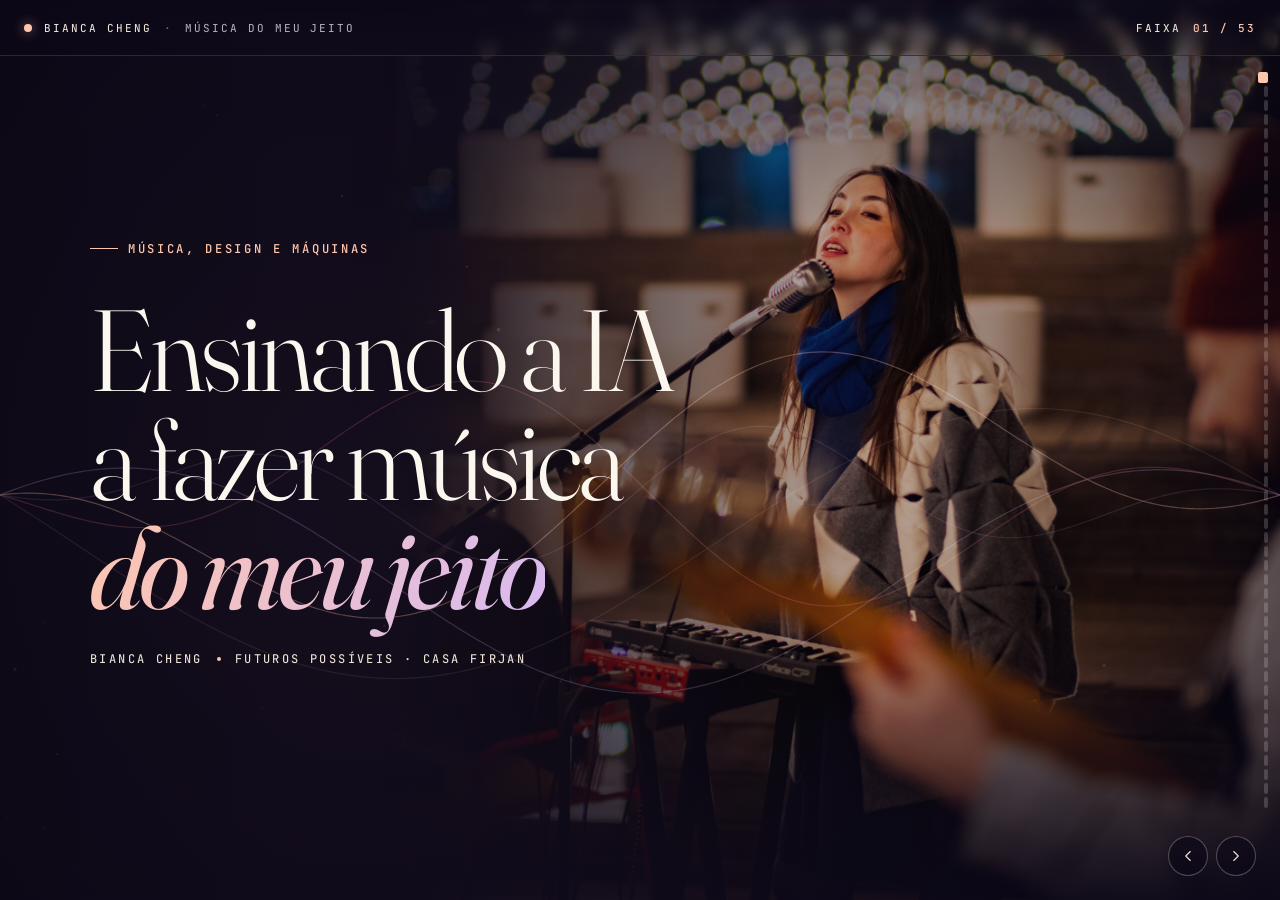
==== commit fa6ebc69: "move talk URL + QR from thank-you to the open-source slide (en + pt) render.js: open-source slides a" ====
--- a/index.pt-BR.html
+++ b/index.pt-BR.html
@@ -38,7 +38,7 @@
     <link rel="stylesheet"
         href="https://fonts.googleapis.com/css2?family=Cormorant+Garamond:ital,wght@0,300;0,400;0,500;1,300;1,400&family=Fraunces:ital,opsz,wght@0,9..144,300;0,9..144,500;0,9..144,700;1,9..144,300;1,9..144,500;1,9..144,700&family=Inter:wght@400;500;600&family=JetBrains+Mono:wght@400;500&display=swap" />
 
-    <link rel="stylesheet" href="./style.css?v=16" />
+    <link rel="stylesheet" href="./style.css?v=17" />
 </head>
 
 <body class="hm">
@@ -74,10 +74,10 @@
         </button>
     </nav>
 
-    <script src="./hero.js?v=16"></script>
-    <script src="./render.js?v=16"></script>
-    <script src="./deck.js?v=16"></script>
-    <script src="./scrub.js?v=16"></script>
+    <script src="./hero.js?v=17"></script>
+    <script src="./render.js?v=17"></script>
+    <script src="./deck.js?v=17"></script>
+    <script src="./scrub.js?v=17"></script>
 </body>
 
 </html>
--- a/style.css
+++ b/style.css
@@ -695,6 +695,11 @@
     max-width: 100%;
 }
 
+.oss__qrs {
+    margin-top: clamp(20px, 3vw, 36px);
+    justify-content: center;
+}
+
 .oss__caption {
     font-family: var(--mono);
     font-size: clamp(13px, 1.1vw, 16px);
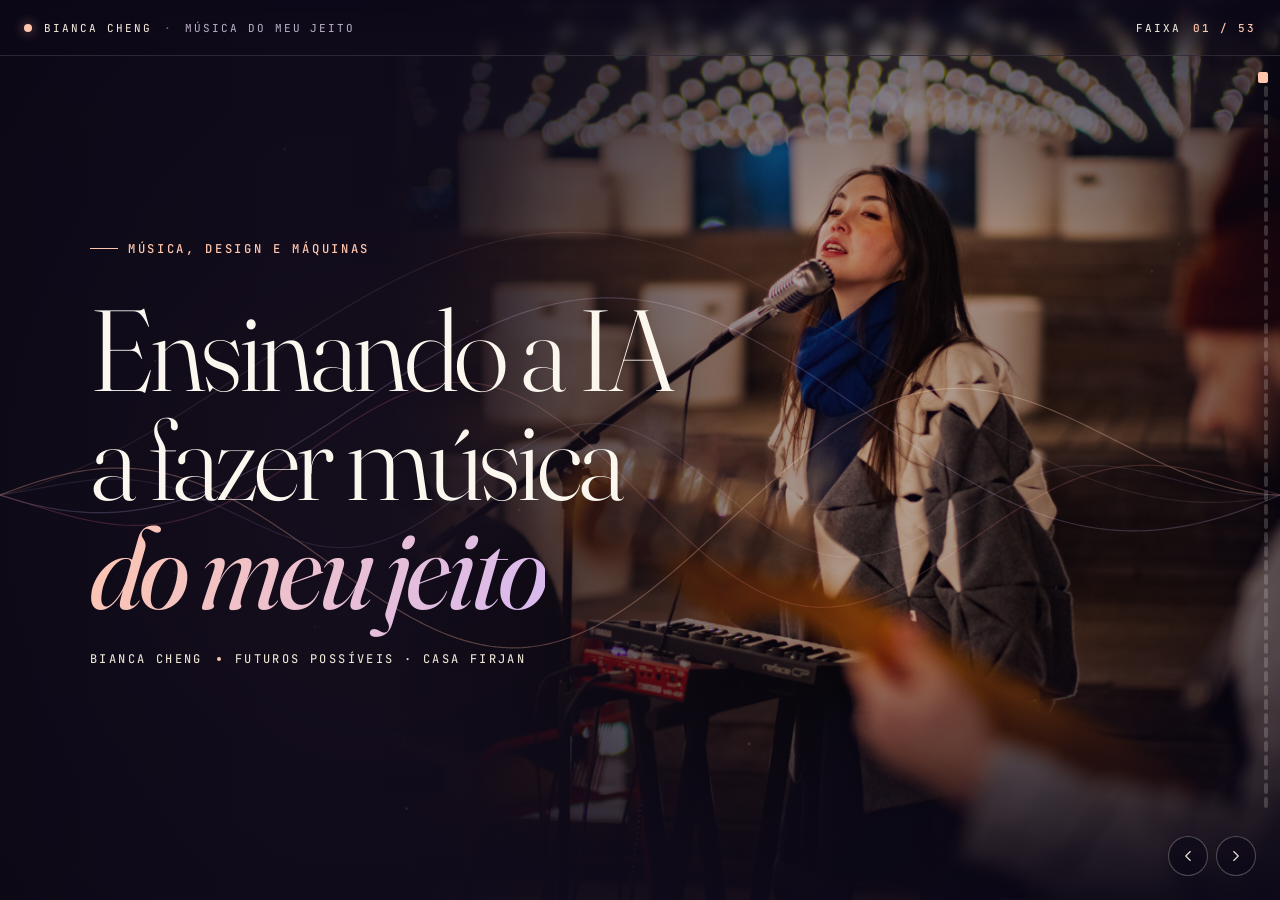
==== commit 0fd7a83f: "open-source slide: talk URL as a second big link line (en + pt) Co-Authored-By: Claude Opus 5.5 <nor" ====
--- a/index.pt-BR.html
+++ b/index.pt-BR.html
@@ -38,7 +38,7 @@
     <link rel="stylesheet"
         href="https://fonts.googleapis.com/css2?family=Cormorant+Garamond:ital,wght@0,300;0,400;0,500;1,300;1,400&family=Fraunces:ital,opsz,wght@0,9..144,300;0,9..144,500;0,9..144,700;1,9..144,300;1,9..144,500;1,9..144,700&family=Inter:wght@400;500;600&family=JetBrains+Mono:wght@400;500&display=swap" />
 
-    <link rel="stylesheet" href="./style.css?v=17" />
+    <link rel="stylesheet" href="./style.css?v=18" />
 </head>
 
 <body class="hm">
@@ -74,10 +74,10 @@
         </button>
     </nav>
 
-    <script src="./hero.js?v=17"></script>
-    <script src="./render.js?v=17"></script>
-    <script src="./deck.js?v=17"></script>
-    <script src="./scrub.js?v=17"></script>
+    <script src="./hero.js?v=18"></script>
+    <script src="./render.js?v=18"></script>
+    <script src="./deck.js?v=18"></script>
+    <script src="./scrub.js?v=18"></script>
 </body>
 
 </html>
--- a/style.css
+++ b/style.css
@@ -693,6 +693,11 @@
     width: 100%;
     height: auto;
     max-width: 100%;
+}
+
+.oss__url--more {
+    margin-top: -28px;
+    border-top: none;
 }
 
 .oss__qrs {
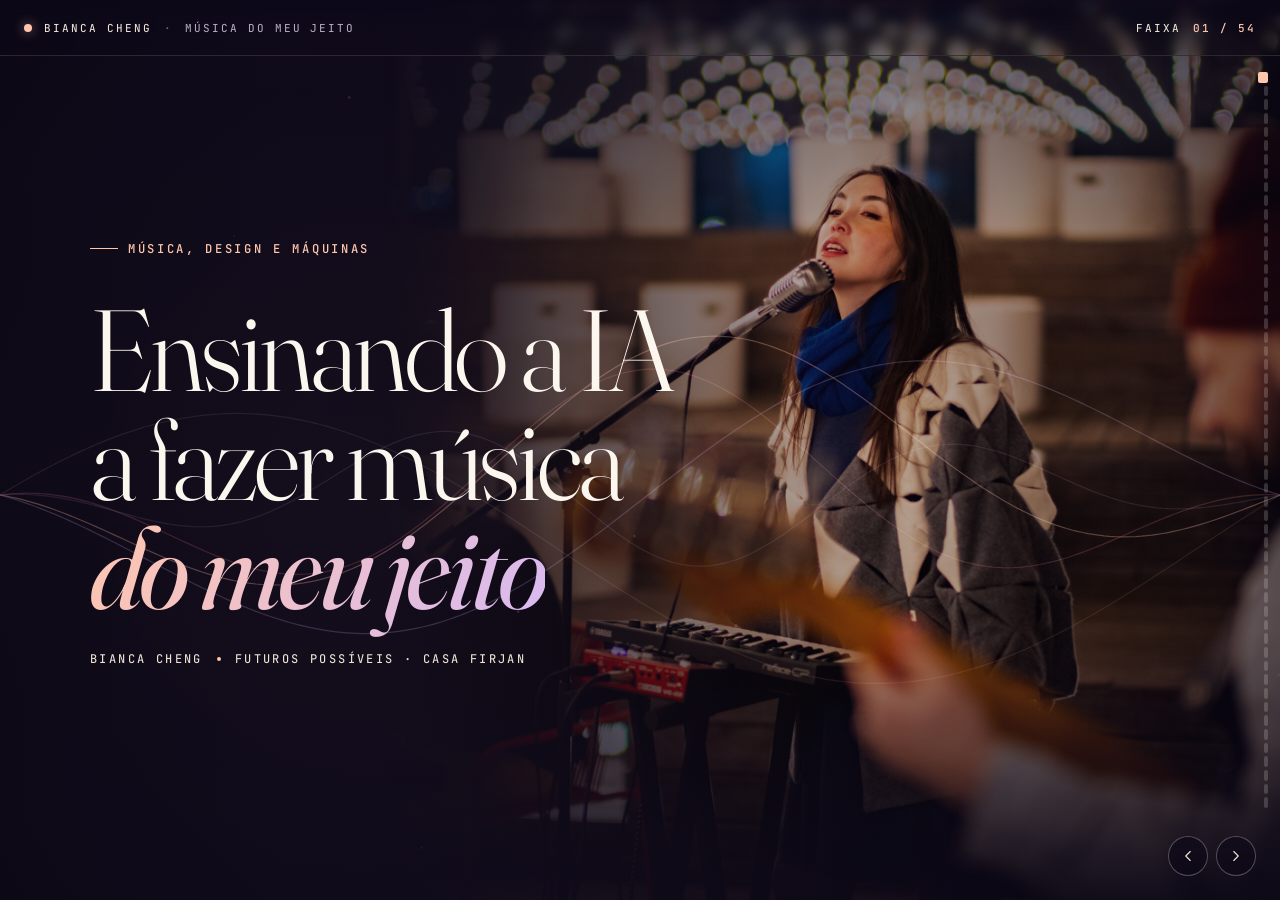
==== commit 4a1cf518: "layout: fit tall slides on short screens - Process slides with an aside lay out text | screenshot si" ====
--- a/index.pt-BR.html
+++ b/index.pt-BR.html
@@ -38,7 +38,7 @@
     <link rel="stylesheet"
         href="https://fonts.googleapis.com/css2?family=Cormorant+Garamond:ital,wght@0,300;0,400;0,500;1,300;1,400&family=Fraunces:ital,opsz,wght@0,9..144,300;0,9..144,500;0,9..144,700;1,9..144,300;1,9..144,500;1,9..144,700&family=Inter:wght@400;500;600&family=JetBrains+Mono:wght@400;500&display=swap" />
 
-    <link rel="stylesheet" href="./style.css?v=18" />
+    <link rel="stylesheet" href="./style.css?v=19" />
 </head>
 
 <body class="hm">
@@ -74,10 +74,10 @@
         </button>
     </nav>
 
-    <script src="./hero.js?v=18"></script>
-    <script src="./render.js?v=18"></script>
-    <script src="./deck.js?v=18"></script>
-    <script src="./scrub.js?v=18"></script>
+    <script src="./hero.js?v=19"></script>
+    <script src="./render.js?v=19"></script>
+    <script src="./deck.js?v=19"></script>
+    <script src="./scrub.js?v=19"></script>
 </body>
 
 </html>
--- a/style.css
+++ b/style.css
@@ -1494,6 +1494,33 @@
 
 .process-caption__file {
     color: var(--ink-soft);
+}
+
+/* Process slides with an explanatory aside: text left, screenshot right,
+   so the whole slide fits on one screen. */
+@media (min-width: 761px) {
+    .process-slide:has(.process-slide__aside) {
+        display: grid;
+        grid-template-columns: minmax(0, 1fr) minmax(0, 1.1fr);
+        align-items: center;
+        gap: clamp(24px, 3.5vw, 56px);
+    }
+    .process-slide:has(.process-slide__aside) .process-slide__title {
+        font-size: clamp(30px, 3.6vw, 50px);
+    }
+    .process-slide:has(.process-slide__aside) .process-slide__sub {
+        font-size: clamp(15px, 1.3vw, 19px);
+    }
+    .process-slide:has(.process-slide__aside) .process-slide__aside {
+        font-size: clamp(13px, 1.1vw, 16px);
+    }
+    .process-slide:has(.process-slide__aside) .process-image {
+        max-height: 68vh;
+    }
+}
+/* Short laptop windows: keep title, text and screenshot on one screen. */
+@media (min-width: 761px) and (max-height: 760px) {
+    .process-image { max-height: 46vh; }
 }
 
 /* fifth slide leans cool to echo the day-zero / debug palette */
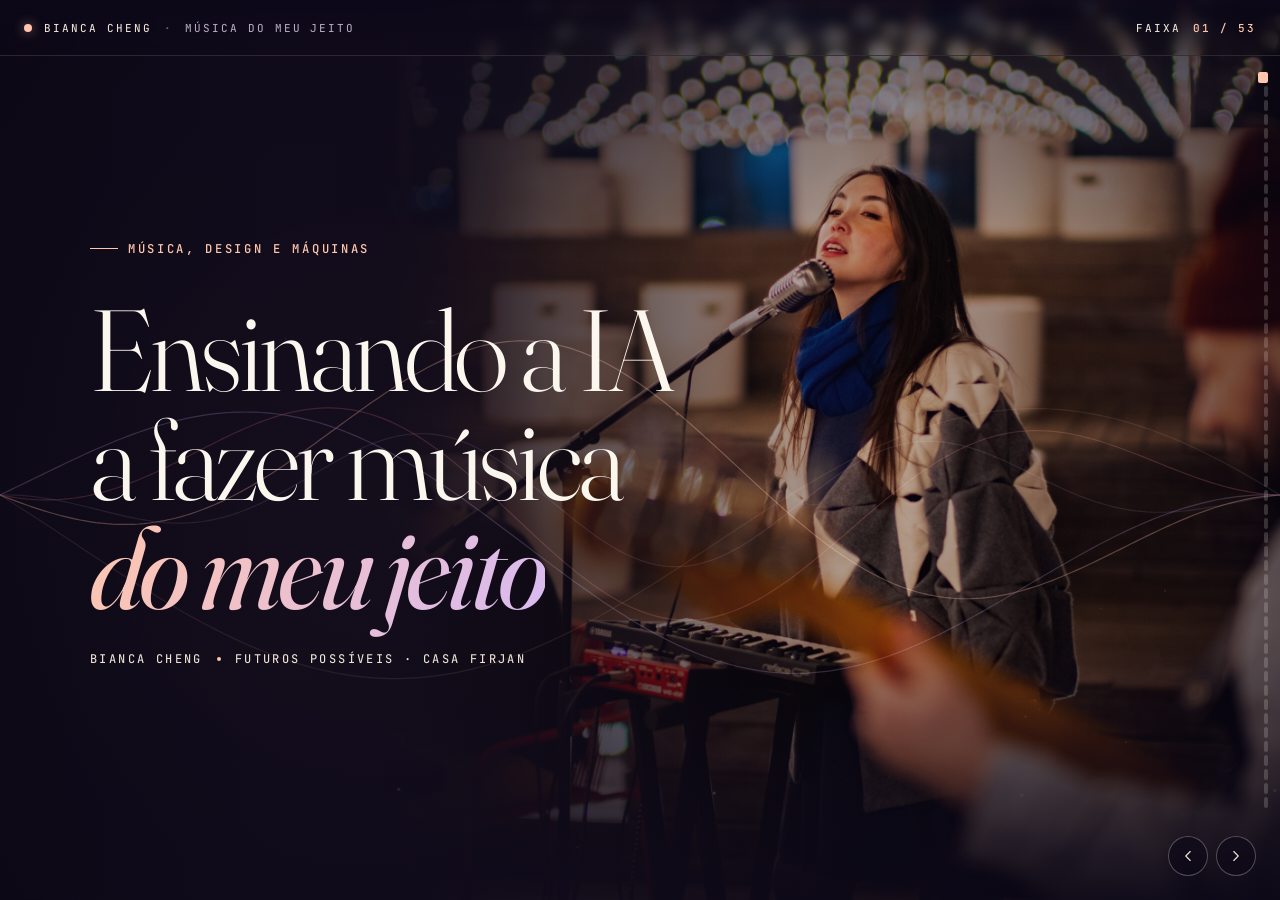
==== commit cc055948: "content: 'Same song, two systems' — Suno as a bonus; new workers.dev URL (en + pt) - Headline, label" ====
--- a/index.pt-BR.html
+++ b/index.pt-BR.html
@@ -6,21 +6,21 @@
     <base href="/" />
     <meta name="viewport" content="width=device-width, initial-scale=1" />
     <title>Ensinando a IA a fazer música do meu jeito — Bianca Cheng</title>
-    <meta name="description" content="Mesma música, três sistemas — uma palestra de Bianca Cheng sobre música, design e máquinas. Futuros Possíveis · Casa Firjan." />
+    <meta name="description" content="Mesma música, dois sistemas — uma palestra de Bianca Cheng sobre música, design e máquinas. Futuros Possíveis · Casa Firjan." />
     <meta property="og:type" content="website" />
     <meta property="og:site_name" content="Bianca Cheng" />
     <meta property="og:title" content="Ensinando a IA a fazer música do meu jeito — Bianca Cheng" />
-    <meta property="og:description" content="Mesma música, três sistemas — uma palestra de Bianca Cheng sobre música, design e máquinas. Futuros Possíveis · Casa Firjan." />
-    <meta property="og:url" content="https://heartmula-talk.netlify.app/pt" />
+    <meta property="og:description" content="Mesma música, dois sistemas — uma palestra de Bianca Cheng sobre música, design e máquinas. Futuros Possíveis · Casa Firjan." />
+    <meta property="og:url" content="https://heartmula-talk.get-bianca.workers.dev/pt" />
     <meta property="og:locale" content="pt_BR" />
-    <meta property="og:image" content="https://heartmula-talk.netlify.app/media/share-pt.jpg" />
-    <meta property="og:image:secure_url" content="https://heartmula-talk.netlify.app/media/share-pt.jpg" />
+    <meta property="og:image" content="https://heartmula-talk.get-bianca.workers.dev/media/share-pt.jpg" />
+    <meta property="og:image:secure_url" content="https://heartmula-talk.get-bianca.workers.dev/media/share-pt.jpg" />
     <meta property="og:image:type" content="image/jpeg" />
     <meta property="og:image:width" content="1200" />
     <meta property="og:image:height" content="630" />
     <meta property="og:image:alt" content="Bianca Cheng cantando ao vivo, com o título da palestra Ensinando a IA a fazer música do meu jeito" />
     <meta name="twitter:card" content="summary_large_image" />
-    <meta name="twitter:image" content="https://heartmula-talk.netlify.app/media/share-pt.jpg" />
+    <meta name="twitter:image" content="https://heartmula-talk.get-bianca.workers.dev/media/share-pt.jpg" />
 
     <!-- Google tag (gtag.js) — Portuguese deck; local previews are not tracked -->
     <script async src="https://www.googletagmanager.com/gtag/js?id=G-F9ZZRVJLKG"></script>
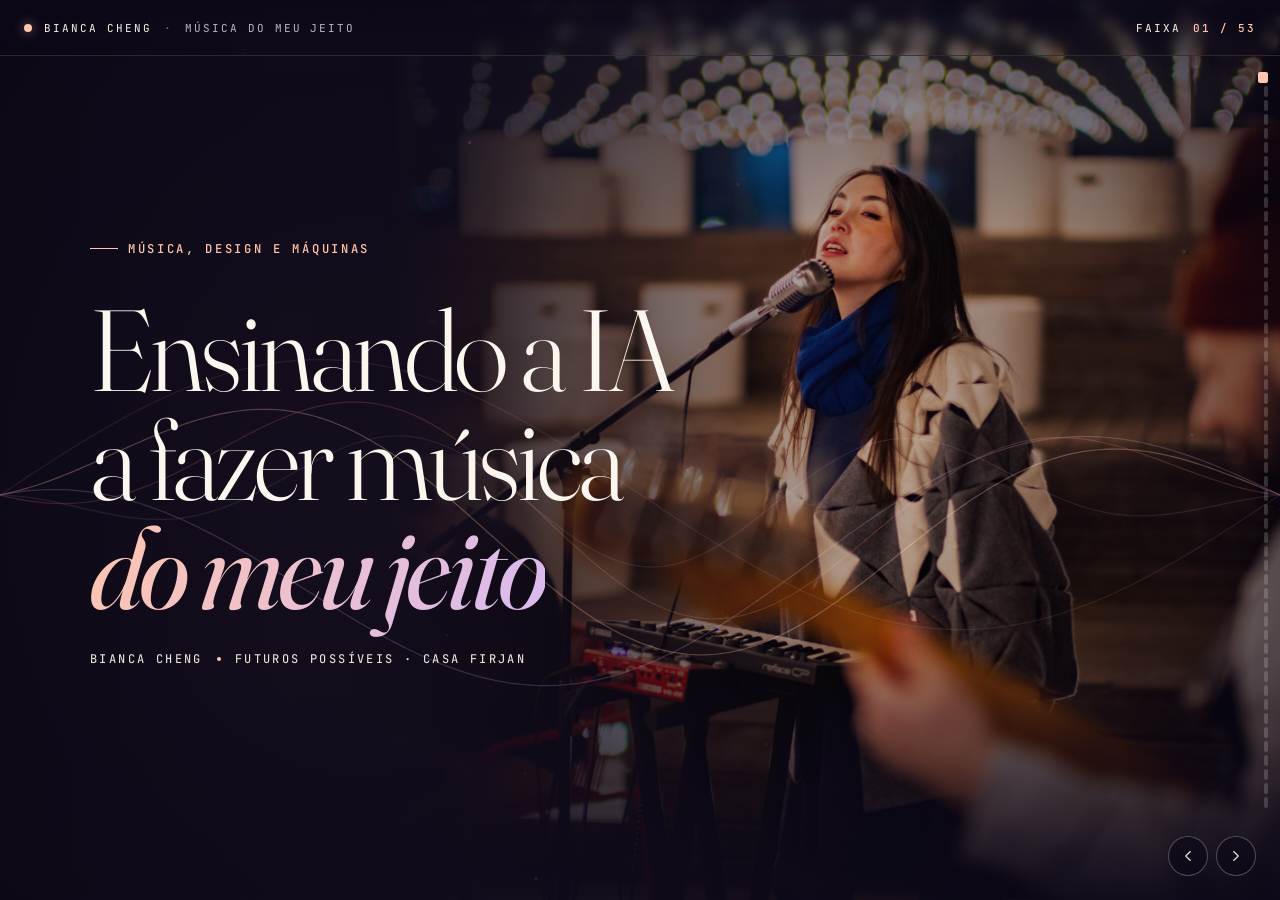
==== commit 54e6dcd3: "presenting: clicker support + qualia on slide 7 (en + pt) - PageDown/PageUp always navigate (even af" ====
--- a/index.pt-BR.html
+++ b/index.pt-BR.html
@@ -38,7 +38,7 @@
     <link rel="stylesheet"
         href="https://fonts.googleapis.com/css2?family=Cormorant+Garamond:ital,wght@0,300;0,400;0,500;1,300;1,400&family=Fraunces:ital,opsz,wght@0,9..144,300;0,9..144,500;0,9..144,700;1,9..144,300;1,9..144,500;1,9..144,700&family=Inter:wght@400;500;600&family=JetBrains+Mono:wght@400;500&display=swap" />
 
-    <link rel="stylesheet" href="./style.css?v=19" />
+    <link rel="stylesheet" href="./style.css?v=20" />
 </head>
 
 <body class="hm">
@@ -74,10 +74,10 @@
         </button>
     </nav>
 
-    <script src="./hero.js?v=19"></script>
-    <script src="./render.js?v=19"></script>
-    <script src="./deck.js?v=19"></script>
-    <script src="./scrub.js?v=19"></script>
+    <script src="./hero.js?v=20"></script>
+    <script src="./render.js?v=20"></script>
+    <script src="./deck.js?v=20"></script>
+    <script src="./scrub.js?v=20"></script>
 </body>
 
 </html>
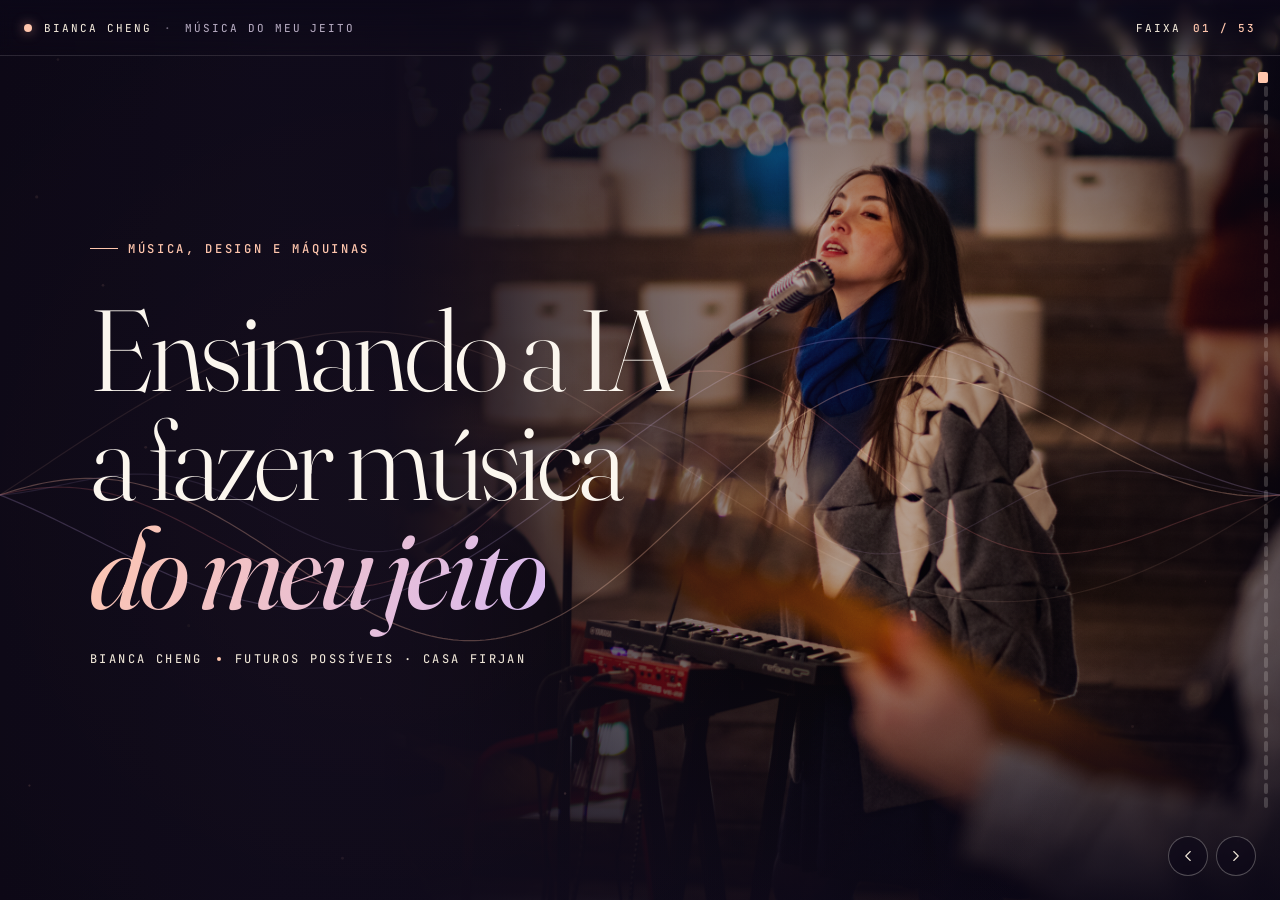
==== commit eada67d9: "clicker: forward also plays/stops the YouTube embeds Embeds use YouTube's IFrame postMessage API (en" ====
--- a/index.pt-BR.html
+++ b/index.pt-BR.html
@@ -38,7 +38,7 @@
     <link rel="stylesheet"
         href="https://fonts.googleapis.com/css2?family=Cormorant+Garamond:ital,wght@0,300;0,400;0,500;1,300;1,400&family=Fraunces:ital,opsz,wght@0,9..144,300;0,9..144,500;0,9..144,700;1,9..144,300;1,9..144,500;1,9..144,700&family=Inter:wght@400;500;600&family=JetBrains+Mono:wght@400;500&display=swap" />
 
-    <link rel="stylesheet" href="./style.css?v=20" />
+    <link rel="stylesheet" href="./style.css?v=21" />
 </head>
 
 <body class="hm">
@@ -74,10 +74,10 @@
         </button>
     </nav>
 
-    <script src="./hero.js?v=20"></script>
-    <script src="./render.js?v=20"></script>
-    <script src="./deck.js?v=20"></script>
-    <script src="./scrub.js?v=20"></script>
+    <script src="./hero.js?v=21"></script>
+    <script src="./render.js?v=21"></script>
+    <script src="./deck.js?v=21"></script>
+    <script src="./scrub.js?v=21"></script>
 </body>
 
 </html>
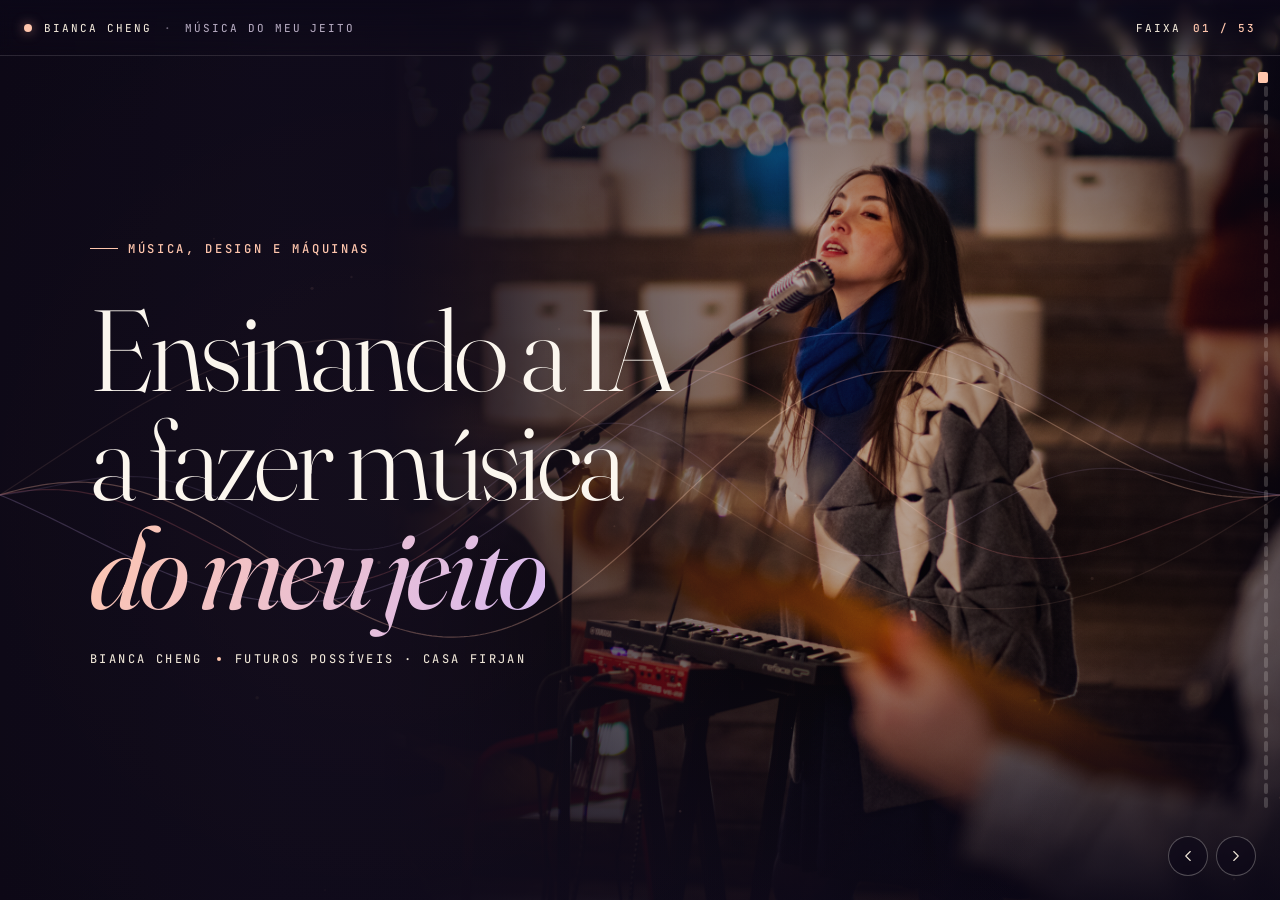
==== commit 1e2cd1f1: "open-source slide: size long URLs to fit (iOS Safari cut them off) Co-Authored-By: Claude Opus 5.5 <" ====
--- a/index.pt-BR.html
+++ b/index.pt-BR.html
@@ -38,7 +38,7 @@
     <link rel="stylesheet"
         href="https://fonts.googleapis.com/css2?family=Cormorant+Garamond:ital,wght@0,300;0,400;0,500;1,300;1,400&family=Fraunces:ital,opsz,wght@0,9..144,300;0,9..144,500;0,9..144,700;1,9..144,300;1,9..144,500;1,9..144,700&family=Inter:wght@400;500;600&family=JetBrains+Mono:wght@400;500&display=swap" />
 
-    <link rel="stylesheet" href="./style.css?v=21" />
+    <link rel="stylesheet" href="./style.css?v=22" />
 </head>
 
 <body class="hm">
@@ -74,10 +74,10 @@
         </button>
     </nav>
 
-    <script src="./hero.js?v=21"></script>
-    <script src="./render.js?v=21"></script>
-    <script src="./deck.js?v=21"></script>
-    <script src="./scrub.js?v=21"></script>
+    <script src="./hero.js?v=22"></script>
+    <script src="./render.js?v=22"></script>
+    <script src="./deck.js?v=22"></script>
+    <script src="./scrub.js?v=22"></script>
 </body>
 
 </html>
